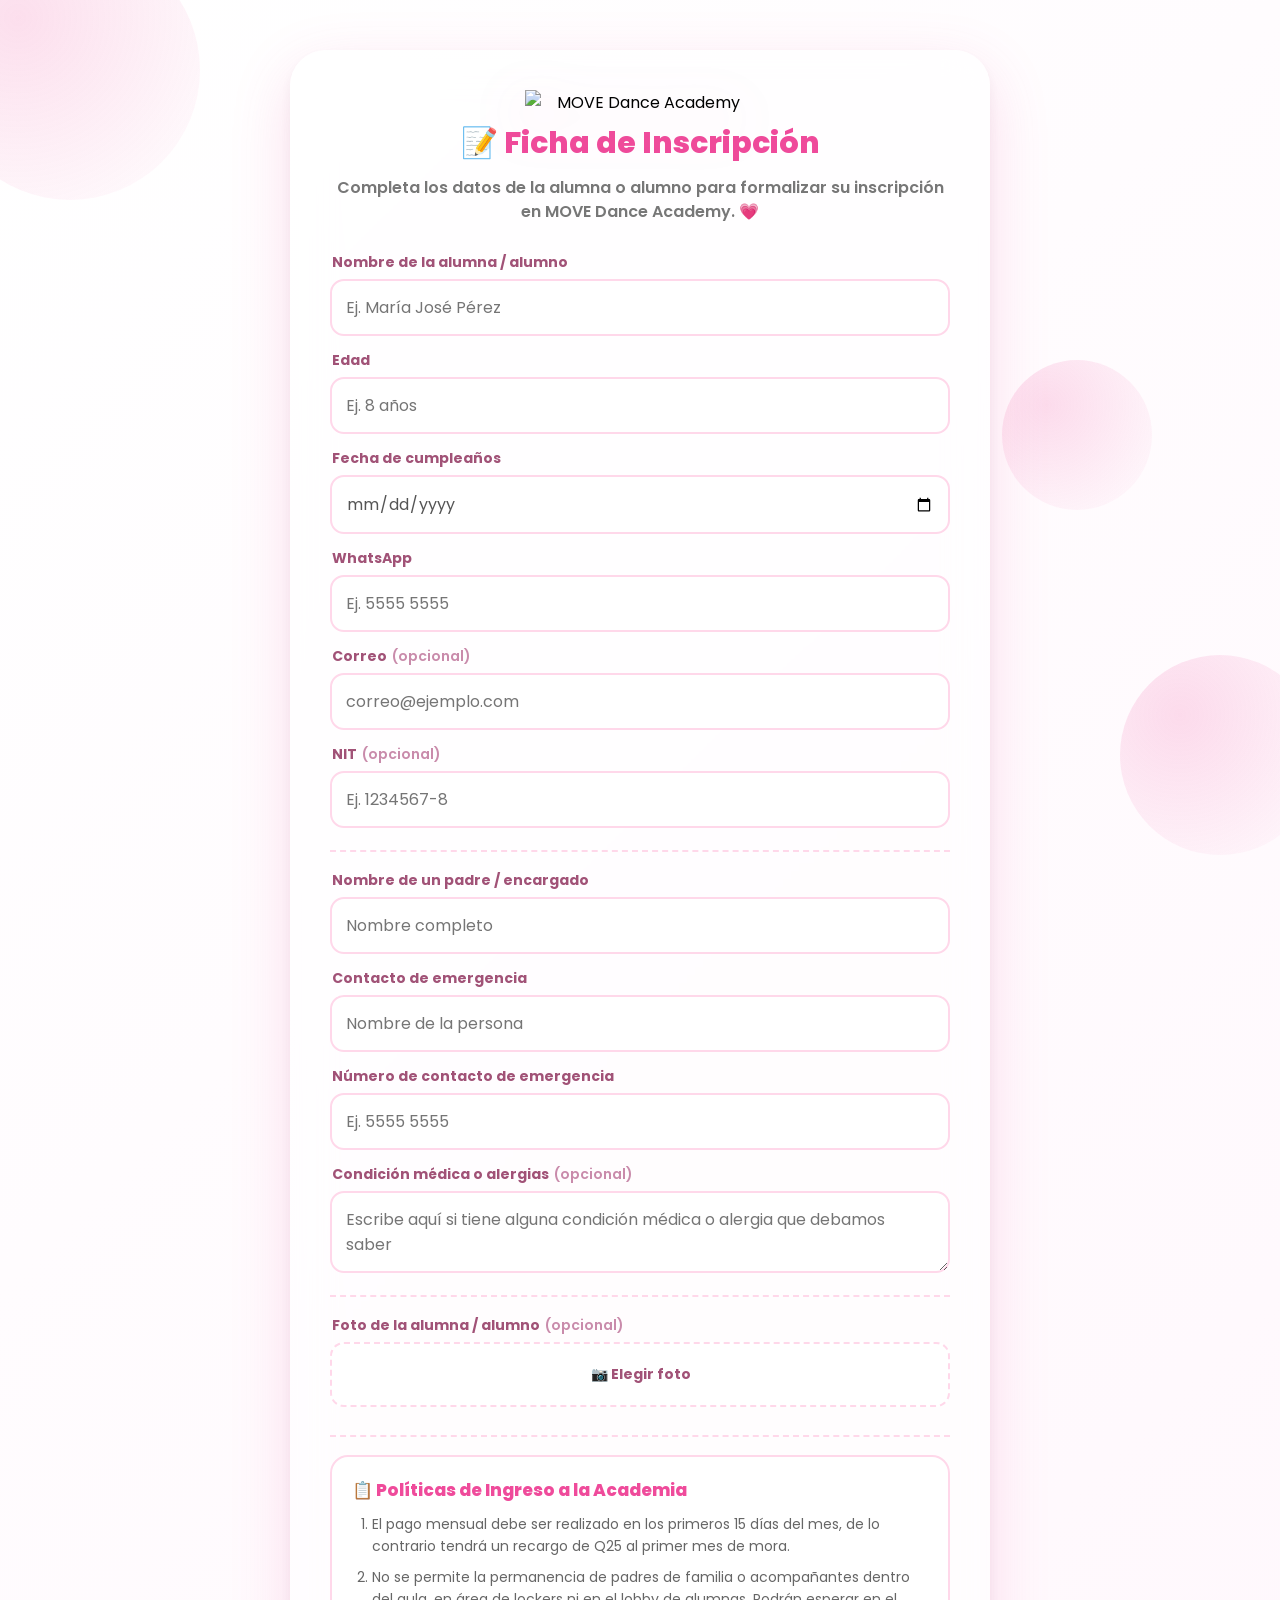
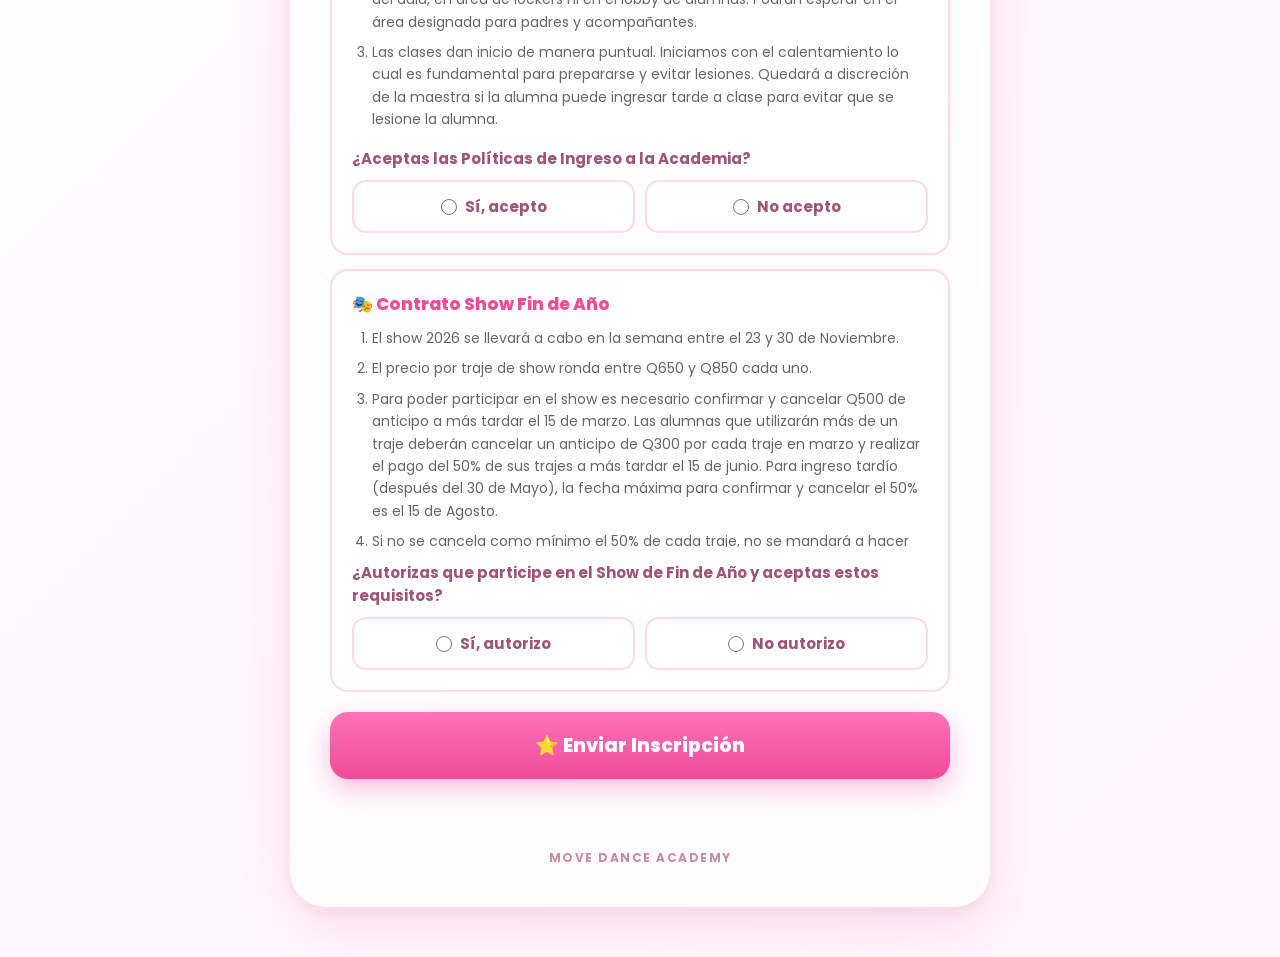
==== index.html @ 1e9c6fef "Rename index (10).html to index.html" ====
<!DOCTYPE html>
<html lang="es">
<head>
<meta charset="UTF-8" />
<meta name="viewport" content="width=device-width, initial-scale=1.0, maximum-scale=1.0" />
<title>Ficha de Inscripción — MOVE Dance Academy</title>
<meta name="theme-color" content="#ef4b9b" />
<meta name="description" content="Ficha de inscripción de MOVE Dance Academy." />
<link rel="preconnect" href="https://fonts.googleapis.com" />
<link rel="preconnect" href="https://fonts.gstatic.com" crossorigin />
<link href="https://fonts.googleapis.com/css2?family=Poppins:wght@400;600;700;800&display=swap" rel="stylesheet" />
<link rel="stylesheet" href="styles.css" />
</head>
<body>

<div class="fondo-decorado">
  <div class="burbuja burbuja-1"></div>
  <div class="burbuja burbuja-2"></div>
  <div class="burbuja burbuja-3"></div>
</div>

<div class="container">

  <img src="logo.png" alt="MOVE Dance Academy" class="logo" />
  <div class="title">📝 Ficha de Inscripción</div>
  <p class="subtitulo">Completa los datos de la alumna o alumno para formalizar su inscripción en MOVE Dance Academy. 💗</p>

  <section class="seccion-form">
    <form id="formInscripcion">

      <label class="campo">
        <span>Nombre de la alumna / alumno</span>
        <input type="text" id="inputAlumna" placeholder="Ej. María José Pérez" required autocomplete="name" />
      </label>

      <label class="campo">
        <span>Edad</span>
        <input type="text" id="inputEdad" placeholder="Ej. 8 años" required inputmode="numeric" />
      </label>

      <label class="campo">
        <span>Fecha de cumpleaños</span>
        <input type="date" id="inputCumpleanos" required />
      </label>

      <label class="campo">
        <span>WhatsApp</span>
        <input type="tel" id="inputWhatsapp" placeholder="Ej. 5555 5555" required autocomplete="tel" />
      </label>

      <label class="campo">
        <span>Correo <span class="opcional">(opcional)</span></span>
        <input type="email" id="inputCorreo" placeholder="correo@ejemplo.com" autocomplete="email" />
      </label>

      <label class="campo">
        <span>NIT <span class="opcional">(opcional)</span></span>
        <input type="text" id="inputNit" placeholder="Ej. 1234567-8" />
      </label>

      <hr class="separador-form" />

      <label class="campo">
        <span>Nombre de un padre / encargado</span>
        <input type="text" id="inputNombrePadre" placeholder="Nombre completo" required autocomplete="name" />
      </label>

      <label class="campo">
        <span>Contacto de emergencia</span>
        <input type="text" id="inputContactoEmergencia" placeholder="Nombre de la persona" required />
      </label>

      <label class="campo">
        <span>Número de contacto de emergencia</span>
        <input type="tel" id="inputNumeroEmergencia" placeholder="Ej. 5555 5555" required />
      </label>

      <label class="campo">
        <span>Condición médica o alergias <span class="opcional">(opcional)</span></span>
        <textarea id="inputCondicionMedica" placeholder="Escribe aquí si tiene alguna condición médica o alergia que debamos saber"></textarea>
      </label>

      <hr class="separador-form" />

      <label class="campo">
        <span>Foto de la alumna / alumno <span class="opcional">(opcional)</span></span>
        <label class="subir-archivo" id="labelSubirFoto">
          <span id="textoSubirFoto">📷 Elegir foto</span>
          <input type="file" id="inputFoto" accept="image/*" hidden />
        </label>
        <p class="nombre-archivo" id="nombreArchivoFoto"></p>
      </label>

      <hr class="separador-form" />

      <!-- ============ POLÍTICAS DE INGRESO ============ -->
      <div class="bloque-legal">
        <p class="legal-titulo">📋 Políticas de Ingreso a la Academia</p>
        <div class="legal-texto">
          <ol>
            <li>El pago mensual debe ser realizado en los primeros 15 días del mes, de lo contrario tendrá un recargo de Q25 al primer mes de mora.</li>
            <li>No se permite la permanencia de padres de familia o acompañantes dentro del aula, en área de lockers ni en el lobby de alumnas. Podrán esperar en el área designada para padres y acompañantes.</li>
            <li>Las clases dan inicio de manera puntual. Iniciamos con el calentamiento lo cual es fundamental para prepararse y evitar lesiones. Quedará a discreción de la maestra si la alumna puede ingresar tarde a clase para evitar que se lesione la alumna.</li>
            <li>La realización de actividades físicas conlleva un cierto riesgo de lesiones (especialmente si no se observan las instrucciones de la maestra cuidadosamente), y Move Dance Academy no podrá hacerse responsable por las mismas.</li>
            <li>Todas (os) las/los alumnas (os) menores de 10 años deberán permanecer con supervisión de un familiar o niñera mientras inicia su clase previo a ingresar, no nos hacemos responsables por accidentes o lesiones ocurridas antes o después de clases, especialmente si las/los alumnas (os) están sin supervisión de un familiar o niñera.</li>
            <li>No se hará reposición de clases por ausencias del alumno o feriados.</li>
            <li>Los meses con feriados también deberán ser cancelados en su totalidad.</li>
            <li>De ausentarse más de un mes deberá cancelar una cuota de mantenimiento de Q275 por cada mes de ausencia.</li>
            <li>Move Dance Academy se reserva el derecho de admisión.</li>
          </ol>
        </div>
        <p class="legal-pregunta">¿Aceptas las Políticas de Ingreso a la Academia?</p>
        <div class="radio-opciones" id="grupoPoliticas">
          <label class="radio-opcion"><input type="radio" name="politicas" value="SI" required /> Sí, acepto</label>
          <label class="radio-opcion"><input type="radio" name="politicas" value="NO" /> No acepto</label>
        </div>
      </div>

      <!-- ============ CONTRATO SHOW FIN DE AÑO ============ -->
      <div class="bloque-legal">
        <p class="legal-titulo">🎭 Contrato Show Fin de Año</p>
        <div class="legal-texto">
          <ol>
            <li>El show 2026 se llevará a cabo en la semana entre el 23 y 30 de Noviembre.</li>
            <li>El precio por traje de show ronda entre Q650 y Q850 cada uno.</li>
            <li>Para poder participar en el show es necesario confirmar y cancelar Q500 de anticipo a más tardar el 15 de marzo. Las alumnas que utilizarán más de un traje deberán cancelar un anticipo de Q300 por cada traje en marzo y realizar el pago del 50% de sus trajes a más tardar el 15 de junio. Para ingreso tardío (después del 30 de Mayo), la fecha máxima para confirmar y cancelar el 50% es el 15 de Agosto.</li>
            <li>Si no se cancela como mínimo el 50% de cada traje, no se mandará a hacer el mismo.</li>
            <li>Se cobrará una mora de Q100 por cada traje que no se cancele en las fechas indicadas. Favor comunicarnos cualquier inconveniente.</li>
            <li>Los trajes no se entregan a menos que estén cancelados en su totalidad, todos los trajes.</li>
            <li>Para poder participar en el show es obligatorio mantener asistencia regular de un 90% anual.</li>
            <li>Es obligatorio asistir a los ensayos extracurriculares para participar en el show. Los ensayos inician el primer sábado del mes de agosto y finalizan al terminar el show.</li>
            <li>Tenemos entre 1 y 3 ensayos generales en el teatro a los cuales es obligatorio asistir.</li>
            <li>Para poder participar en el show, se debe estar con pago de mensualidad al día.</li>
            <li>Se deben adquirir entradas para el show las cuales tendrán un precio entre Q150 y Q250 cada una. La venta de entradas se realiza en el mes de Septiembre. En la pre venta de entradas se puede adquirir únicamente filas completas, luego de la pre venta ya se pueden adquirir entradas individuales.</li>
            <li>Para el show se utiliza un maquillaje y peinado especial el cual se estará compartiendo en el mes de Septiembre. Todas las alumnas deberán presentarse con el peinado y maquillaje indicado. No se permitirá utilizar nada distinto. Cada alumna deberá presentarse ya peinada y maquillada al teatro el día del show. Quedará a discreción de cada alumna o padre de familia conseguir el lugar en donde se estarán realizando su peinado y maquillaje.</li>
          </ol>
        </div>
        <p class="legal-pregunta">¿Autorizas que participe en el Show de Fin de Año y aceptas estos requisitos?</p>
        <div class="radio-opciones" id="grupoShow">
          <label class="radio-opcion"><input type="radio" name="show" value="SI" required /> Sí, autorizo</label>
          <label class="radio-opcion"><input type="radio" name="show" value="NO" /> No autorizo</label>
        </div>
      </div>

      <button type="submit" class="btn-reservar" id="btnInscribir">⭐ Enviar Inscripción</button>

      <p class="mensaje-error" id="mensajeErrorInscripcion"></p>
    </form>

    <div class="tarjeta-exito" id="tarjetaExito" hidden>
      <p class="exito-emoji">🎉</p>
      <p class="exito-titulo">¡Inscripción recibida!</p>
      <p class="exito-texto">Gracias por inscribirte en MOVE Dance Academy. Ya recibimos tus datos y pronto nos pondremos en contacto contigo. ¡Te esperamos para que vivas la experiencia MOVE! 💃🕺</p>
      <button class="btn-secundario" id="btnNuevaInscripcion">Hacer otra inscripción</button>
    </div>
  </section>

  <p class="footer">MOVE DANCE ACADEMY</p>

</div>

<script src="script.js"></script>
</body>
</html>
---- styles.css ----
/* ===================================================
   MOVE — FICHA DE INSCRIPCIÓN
   Mismo lenguaje visual que el Portal de Alumnas y la
   página de Clase de Prueba
=================================================== */

*{
margin:0;
padding:0;
box-sizing:border-box;
font-family:"Poppins",sans-serif;
}

[hidden]{
display:none !important;
}

html{
width:100%;
min-height:100%;
}

body{
width:100%;
min-height:100dvh;
overflow-y:auto;
overflow-x:hidden;
display:flex;
justify-content:center;
align-items:flex-start;
padding:30px 20px;
background:linear-gradient(-45deg,#ffffff,#fff4fb,#ffe9f5,#fff6fc,#ffffff);
background-size:400% 400%;
animation:gradientMove 18s ease infinite;
position:relative;
}

@keyframes gradientMove{
0%{background-position:0% 50%;}
50%{background-position:100% 50%;}
100%{background-position:0% 50%;}
}

/*=====================================
FONDO DECORADO
=====================================*/

.fondo-decorado{
position:fixed;
inset:0;
overflow:hidden;
z-index:0;
pointer-events:none;
}

.burbuja{
position:absolute;
border-radius:50%;
background:radial-gradient(circle at 30% 30%, rgba(239,75,155,.18), rgba(239,75,155,0));
animation:flotar 10s ease-in-out infinite;
}

.burbuja-1{ width:260px; height:260px; top:-60px; left:-60px; }
.burbuja-2{ width:200px; height:200px; bottom:5%; right:-40px; animation-delay:2s; }
.burbuja-3{ width:150px; height:150px; top:40%; right:10%; animation-delay:4s; }

@keyframes flotar{
0%,100%{ transform:translateY(0) scale(1); }
50%{ transform:translateY(-20px) scale(1.05); }
}

/*=====================================
CONTAINER
=====================================*/

.container{
width:92%;
max-width:640px;
margin:20px auto;
padding:clamp(22px,6vw,40px);
border-radius:clamp(22px,5vw,36px);
background:rgba(255,255,255,.6);
backdrop-filter:blur(20px);
-webkit-backdrop-filter:blur(20px);
box-shadow:0 20px 60px rgba(239,75,155,.18), 0 6px 15px rgba(0,0,0,.05);
text-align:center;
position:relative;
z-index:20;
}

.logo{
width:75%;
max-width:230px;
margin:auto;
display:block;
margin-bottom:6px;
filter:drop-shadow(0 15px 25px rgba(239,75,155,.25));
}

.title{
font-size:clamp(21px,5.5vw,30px);
font-weight:800;
color:#ef4b9b;
margin-top:6px;
margin-bottom:10px;
}

.subtitulo{
font-size:clamp(14px,3.8vw,16px);
font-weight:600;
color:#777;
margin-bottom:28px;
line-height:1.5;
}

.seccion-titulo{
font-size:clamp(17px,4.6vw,20px);
font-weight:800;
color:#ef4b9b;
margin-bottom:6px;
text-align:left;
}

.seccion-descripcion{
font-size:clamp(13px,3.5vw,15px);
font-weight:600;
color:#888;
text-align:left;
margin-bottom:18px;
}

/*=====================================
FORMULARIO
=====================================*/

.seccion-form{
text-align:left;
}

#formInscripcion{
display:flex;
flex-direction:column;
gap:14px;
}

.campo{
display:flex;
flex-direction:column;
gap:6px;
}

.campo span{
font-size:clamp(12.5px,3.3vw,14px);
font-weight:700;
color:#a15277;
padding-left:2px;
}

.campo .opcional{
font-weight:600;
color:#c98bab;
}

.campo input,
.campo select,
.campo textarea{
border:2px solid #ffd8ea;
border-radius:14px;
padding:clamp(12px,3.5vw,14px);
font-size:clamp(14.5px,4vw,16px);
font-family:inherit;
color:#555;
background:white;
outline:none;
transition:.18s;
width:100%;
}

.campo textarea{
resize:vertical;
min-height:80px;
}

.campo input:focus,
.campo select:focus,
.campo textarea:focus{
border-color:#ef4b9b;
box-shadow:0 0 0 3px rgba(239,75,155,.15);
}

.separador-form{
border:none;
border-top:2px dashed #ffd8ea;
margin:8px 0 4px;
}

/*=====================================
SUBIR FOTO
=====================================*/

.subir-archivo{
display:flex;
align-items:center;
justify-content:center;
gap:8px;
border:2px dashed #ffd8ea;
border-radius:14px;
padding:clamp(16px,4.5vw,20px);
background:white;
color:#a15277;
font-weight:700;
font-size:clamp(13px,3.5vw,15px);
cursor:pointer;
transition:.18s;
text-align:center;
}

.subir-archivo:hover{
border-color:#ef4b9b;
}

.subir-archivo.tiene-foto{
border-style:solid;
border-color:#ef4b9b;
color:#ef4b9b;
background:#fff0f6;
}

.nombre-archivo{
font-size:clamp(12px,3.2vw,13.5px);
font-weight:600;
color:#ef4b9b;
padding-left:2px;
word-break:break-word;
}

/*=====================================
BLOQUES LEGALES
=====================================*/

.bloque-legal{
border:2px solid #ffd8ea;
border-radius:18px;
padding:clamp(16px,4vw,20px);
background:white;
}

.legal-titulo{
font-size:clamp(15px,4vw,17px);
font-weight:800;
color:#ef4b9b;
margin-bottom:10px;
}

.legal-texto{
max-height:220px;
overflow-y:auto;
font-size:clamp(12.5px,3.3vw,14px);
color:#666;
line-height:1.6;
padding-right:6px;
margin-bottom:14px;
}

.legal-texto ol{
padding-left:20px;
display:flex;
flex-direction:column;
gap:8px;
}

.legal-texto::-webkit-scrollbar{
width:6px;
}

.legal-texto::-webkit-scrollbar-thumb{
background:#ffd8ea;
border-radius:10px;
}

.legal-pregunta{
font-size:clamp(13px,3.5vw,15px);
font-weight:700;
color:#a15277;
margin-bottom:10px;
}

.radio-opciones{
display:flex;
gap:10px;
}

.radio-opcion{
flex:1;
display:flex;
align-items:center;
justify-content:center;
gap:8px;
border:2px solid #ffd8ea;
border-radius:14px;
padding:clamp(10px,3vw,13px);
font-size:clamp(13px,3.5vw,15px);
font-weight:700;
color:#a15277;
cursor:pointer;
transition:.18s;
background:white;
}

.radio-opcion input{
accent-color:#ef4b9b;
width:16px;
height:16px;
}

.radio-opcion.seleccionada{
border-color:#ef4b9b;
background:#fff0f6;
color:#ef4b9b;
box-shadow:0 6px 14px rgba(239,75,155,.18);
}

/*=====================================
BOTÓN Y MENSAJES
=====================================*/

.btn-reservar{
border:none;
border-radius:18px;
padding:clamp(15px,4.5vw,19px);
font-size:clamp(16px,4.5vw,19px);
font-weight:800;
color:white;
cursor:pointer;
margin-top:6px;
background:linear-gradient(180deg,#ff72b7,#ef4b9b);
box-shadow:0 10px 24px rgba(239,75,155,.32);
transition:.15s;
}

.btn-reservar:active:not(:disabled){ transform:scale(.97); }

.btn-reservar:disabled{
opacity:.55;
cursor:not-allowed;
box-shadow:none;
}

.mensaje-error{
min-height:22px;
color:#e0245e;
font-weight:700;
font-size:clamp(13px,3.5vw,15px);
text-align:center;
margin-top:4px;
}

/*=====================================
TARJETA DE ÉXITO
=====================================*/

.tarjeta-exito{
text-align:center;
padding:clamp(24px,6vw,34px) clamp(16px,5vw,26px);
border-radius:22px;
background:linear-gradient(180deg, rgba(255,255,255,.9), rgba(255,240,248,.9));
box-shadow:0 14px 32px rgba(239,75,155,.20);
animation:apareceExito .4s ease;
}

@keyframes apareceExito{
from{ opacity:0; transform:translateY(10px) scale(.97); }
to{ opacity:1; transform:translateY(0) scale(1); }
}

.exito-emoji{
font-size:52px;
margin-bottom:6px;
}

.exito-titulo{
font-size:clamp(20px,5.5vw,26px);
font-weight:800;
color:#ef4b9b;
margin-bottom:10px;
}

.exito-texto{
font-size:clamp(14px,3.8vw,16px);
font-weight:600;
color:#777;
line-height:1.55;
margin-bottom:22px;
}

.btn-secundario{
border:2px solid #ef4b9b;
background:white;
color:#ef4b9b;
border-radius:16px;
padding:clamp(11px,3.5vw,14px) clamp(20px,5vw,28px);
font-size:clamp(14px,3.8vw,16px);
font-weight:700;
font-family:inherit;
cursor:pointer;
transition:.18s;
}

.btn-secundario:active{ transform:scale(.97); }

.footer{
margin-top:30px;
font-size:12px;
font-weight:700;
letter-spacing:1.5px;
color:#c98bab;
text-align:center;
}

/*=====================================
RESPONSIVE
=====================================*/

@media(max-width:360px){
.container{ width:96%; margin:10px auto; }
.radio-opciones{ flex-direction:column; }
}

@media(min-width:900px){
.container{ max-width:700px; }
}
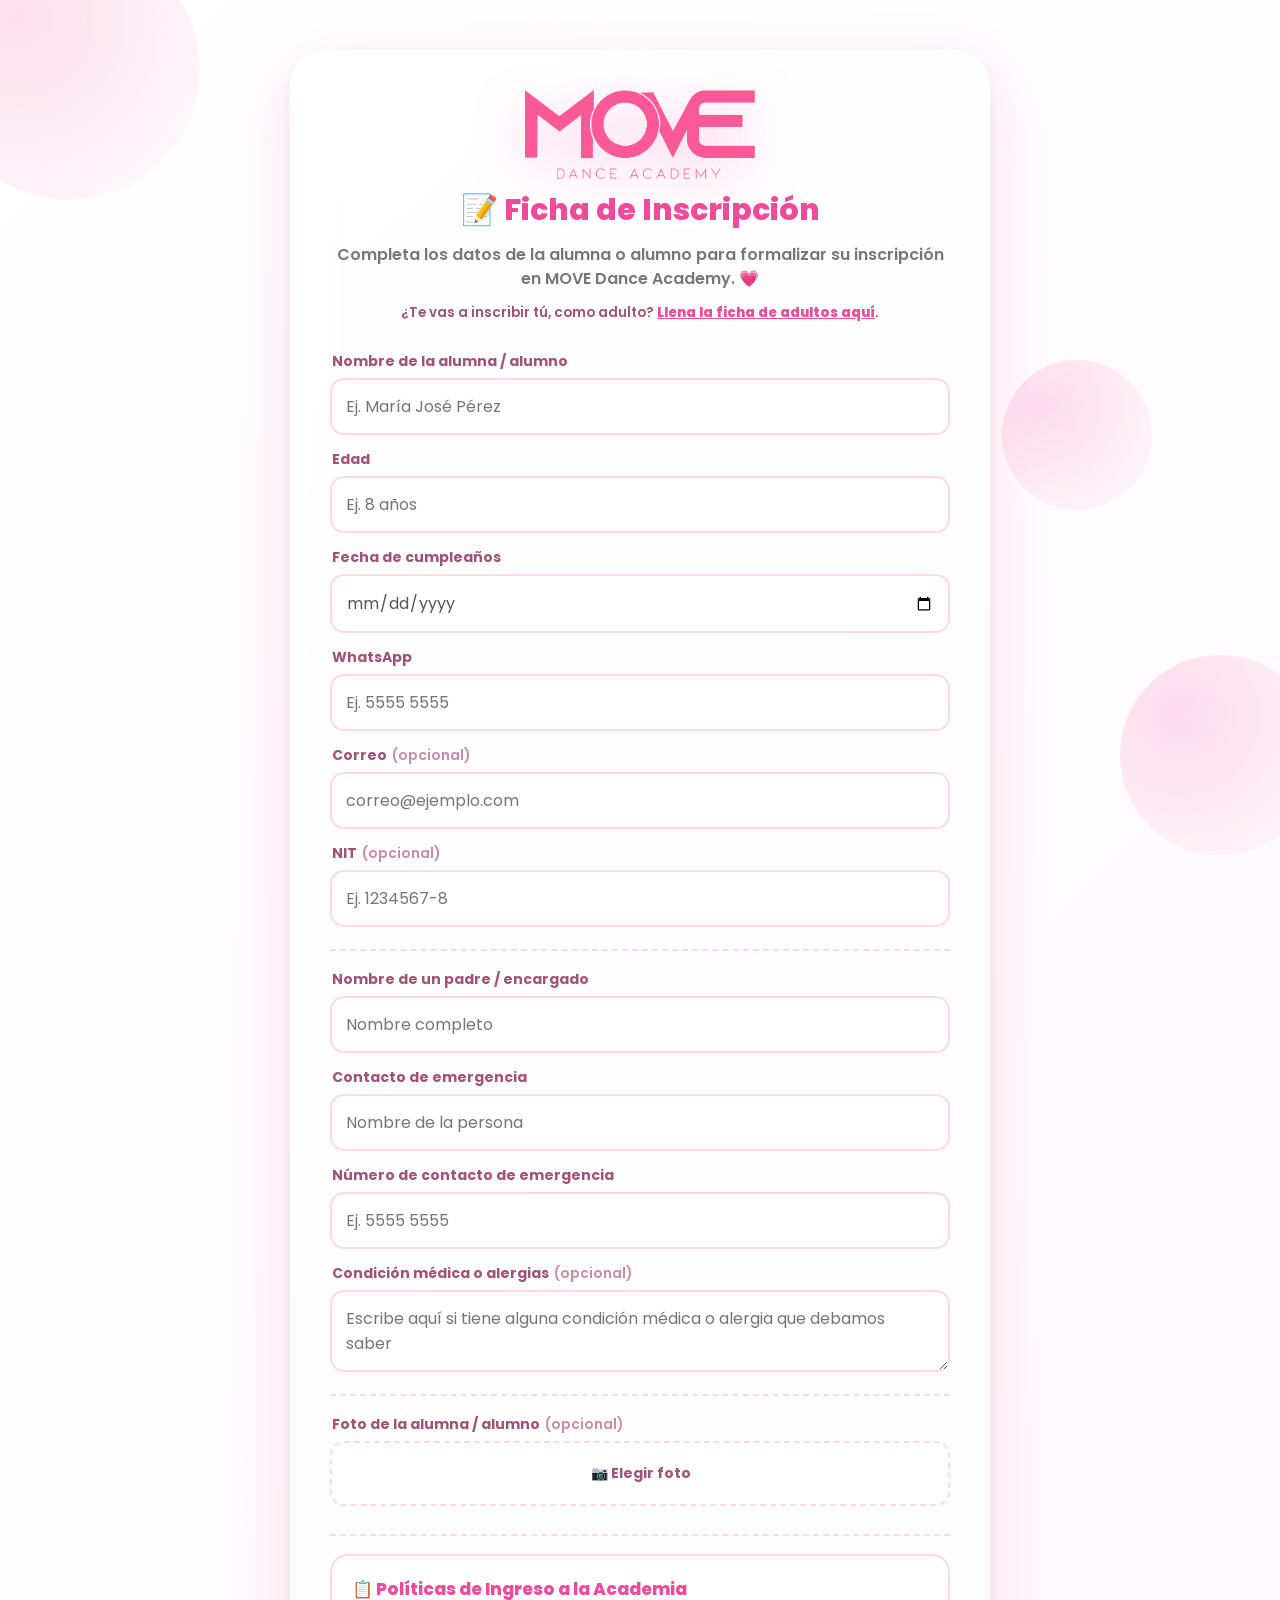
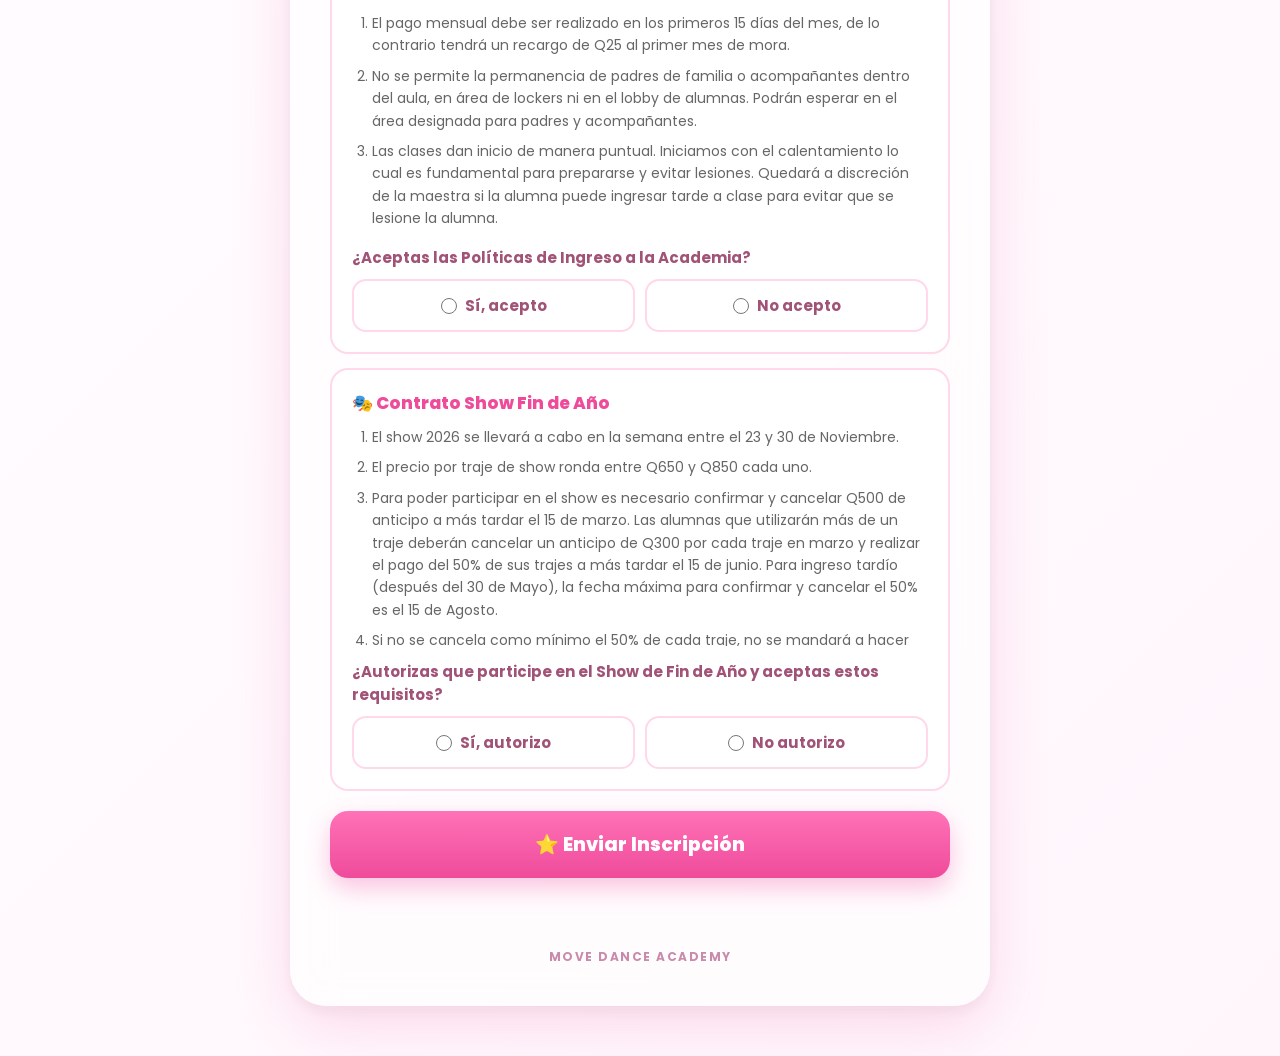
==== commit a7592c64: "Add files via upload" ====
--- a/index.html
+++ b/index.html
@@ -24,6 +24,7 @@
   <img src="logo.png" alt="MOVE Dance Academy" class="logo" />
   <div class="title">📝 Ficha de Inscripción</div>
   <p class="subtitulo">Completa los datos de la alumna o alumno para formalizar su inscripción en MOVE Dance Academy. 💗</p>
+  <p class="enlace-otra-ficha">¿Te vas a inscribir tú, como adulto? <a href="adultos.html">Llena la ficha de adultos aquí</a>.</p>
 
   <section class="seccion-form">
     <form id="formInscripcion">
--- a/styles.css
+++ b/styles.css
@@ -129,6 +129,20 @@
 margin-bottom:18px;
 }
 
+.enlace-otra-ficha{
+font-size:clamp(12px,3.2vw,13.5px);
+font-weight:600;
+color:#a15277;
+margin-top:-16px;
+margin-bottom:28px;
+}
+
+.enlace-otra-ficha a{
+color:#ef4b9b;
+font-weight:800;
+text-decoration:underline;
+}
+
 /*=====================================
 FORMULARIO
 =====================================*/
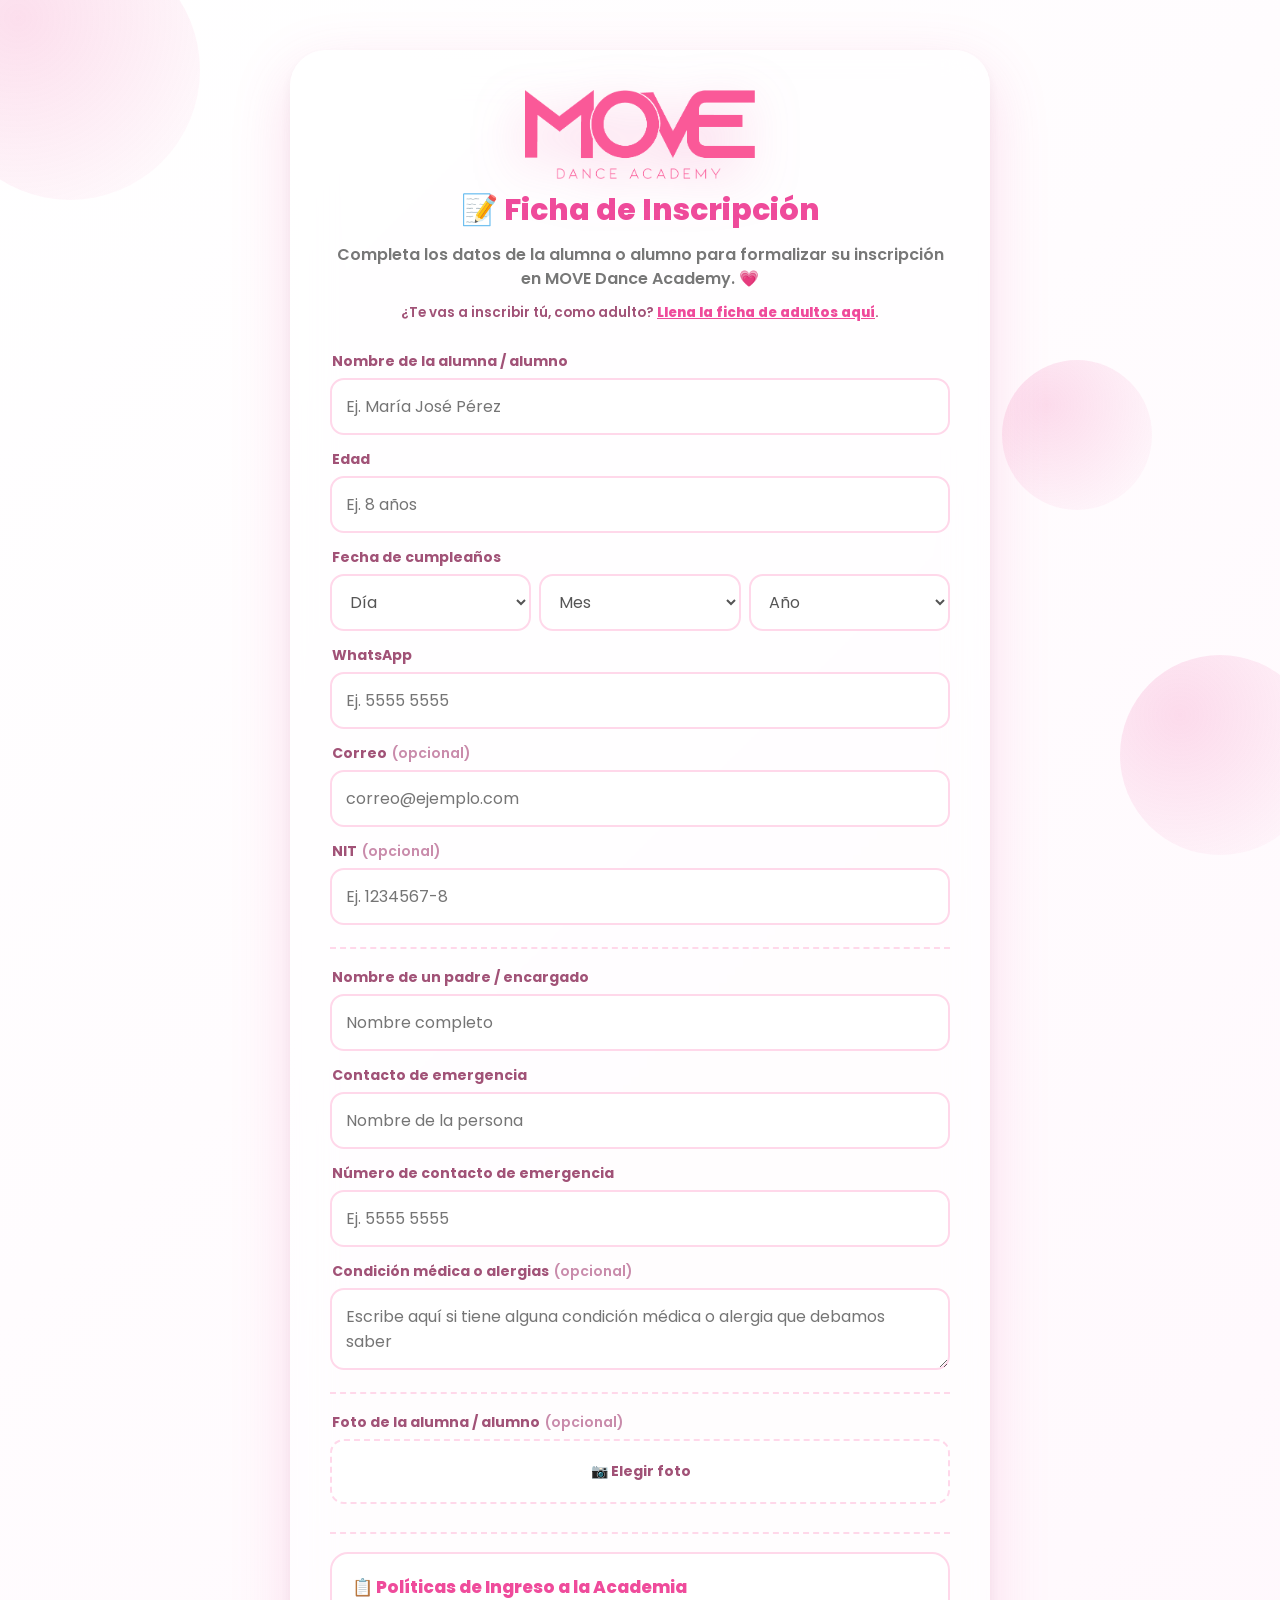
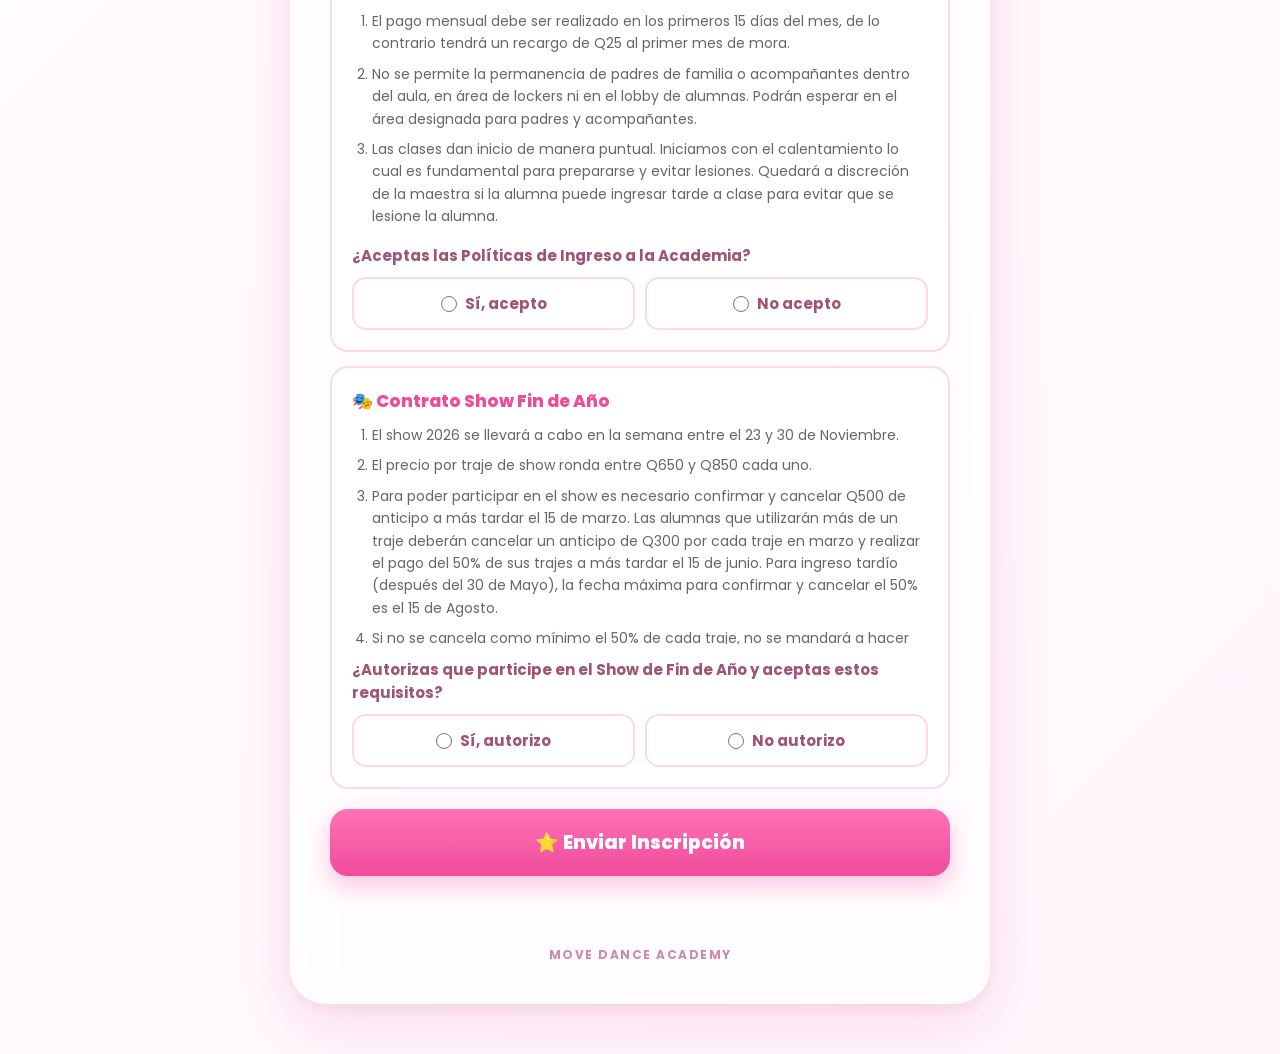
==== commit 10ec2368: "Add files via upload" ====
--- a/index.html
+++ b/index.html
@@ -41,7 +41,60 @@
 
       <label class="campo">
         <span>Fecha de cumpleaños</span>
-        <input type="date" id="inputCumpleanos" required />
+        <div class="fila-fecha">
+          <select id="selectDiaCumple" required>
+            <option value="">Día</option>
+            <option value="01">1</option>
+            <option value="02">2</option>
+            <option value="03">3</option>
+            <option value="04">4</option>
+            <option value="05">5</option>
+            <option value="06">6</option>
+            <option value="07">7</option>
+            <option value="08">8</option>
+            <option value="09">9</option>
+            <option value="10">10</option>
+            <option value="11">11</option>
+            <option value="12">12</option>
+            <option value="13">13</option>
+            <option value="14">14</option>
+            <option value="15">15</option>
+            <option value="16">16</option>
+            <option value="17">17</option>
+            <option value="18">18</option>
+            <option value="19">19</option>
+            <option value="20">20</option>
+            <option value="21">21</option>
+            <option value="22">22</option>
+            <option value="23">23</option>
+            <option value="24">24</option>
+            <option value="25">25</option>
+            <option value="26">26</option>
+            <option value="27">27</option>
+            <option value="28">28</option>
+            <option value="29">29</option>
+            <option value="30">30</option>
+            <option value="31">31</option>
+          </select>
+          <select id="selectMesCumple" required>
+            <option value="">Mes</option>
+            <option value="01">Enero</option>
+            <option value="02">Febrero</option>
+            <option value="03">Marzo</option>
+            <option value="04">Abril</option>
+            <option value="05">Mayo</option>
+            <option value="06">Junio</option>
+            <option value="07">Julio</option>
+            <option value="08">Agosto</option>
+            <option value="09">Septiembre</option>
+            <option value="10">Octubre</option>
+            <option value="11">Noviembre</option>
+            <option value="12">Diciembre</option>
+          </select>
+          <select id="selectAnioCumple" required>
+            <option value="">Año</option>
+          </select>
+        </div>
       </label>
 
       <label class="campo">
--- a/styles.css
+++ b/styles.css
@@ -202,6 +202,18 @@
 box-shadow:0 0 0 3px rgba(239,75,155,.15);
 }
 
+.fila-fecha{
+display:flex;
+gap:8px;
+}
+
+.fila-fecha select{
+flex:1;
+min-width:0;
+padding-left:clamp(8px,2.5vw,14px);
+padding-right:clamp(8px,2.5vw,14px);
+}
+
 .separador-form{
 border:none;
 border-top:2px dashed #ffd8ea;
